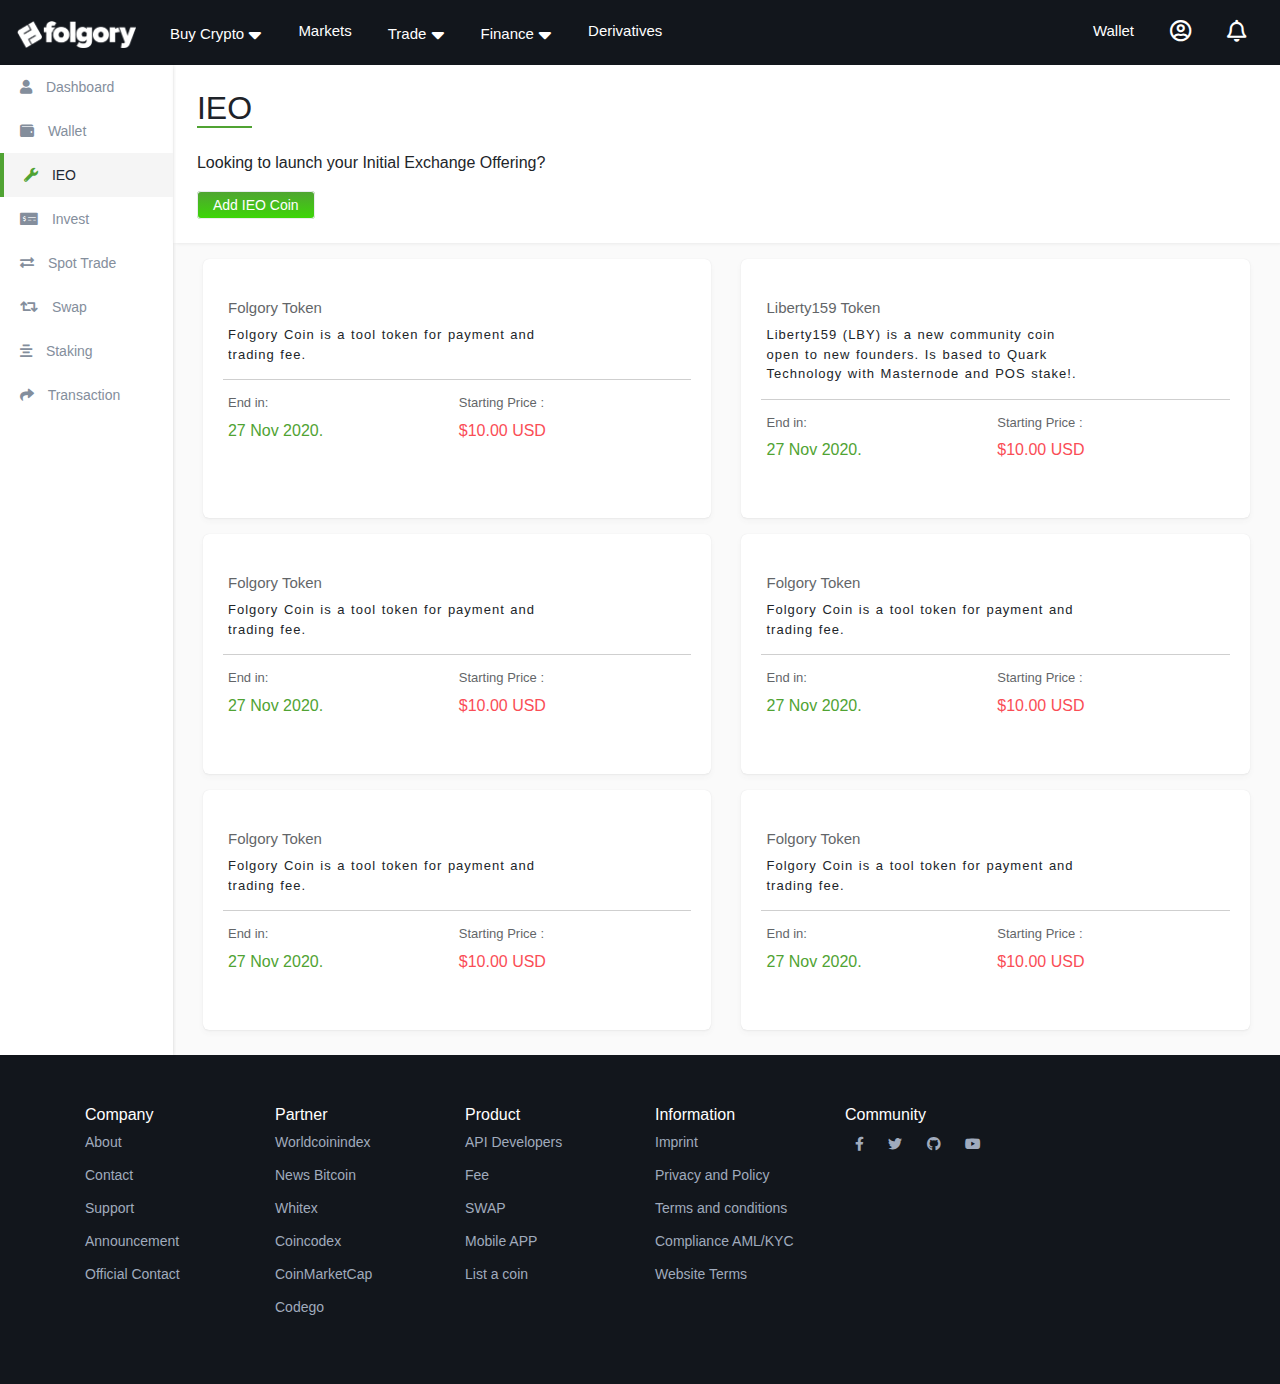
==== ieo.html @ 9239536b "first commit" ====
<!doctype html>
<html lang="en">
  <head>
    <!-- Required meta tags -->
    <meta charset="utf-8">
    <meta name="viewport" content="width=device-width, initial-scale=1, shrink-to-fit=no">

    <!-- Bootstrap CSS -->
    <link rel="stylesheet" href="https://maxcdn.bootstrapcdn.com/bootstrap/4.0.0/css/bootstrap.min.css" integrity="sha384-Gn5384xqQ1aoWXA+058RXPxPg6fy4IWvTNh0E263XmFcJlSAwiGgFAW/dAiS6JXm" crossorigin="anonymous">

    <title>Folgory</title>



      <link rel="stylesheet" type="text/css" href="css/style.css">
            <link href="https://cdnjs.cloudflare.com/ajax/libs/font-awesome/5.15.3/css/all.min.css" rel="stylesheet"> <!--load all styles -->
            <link rel="stylesheet" type="text/css" href="css/dash.css">

  </head>
  <body>
<nav class="navbar navbar-expand-lg navbar-light bg-light">
  <a class="navbar-brand" href="#"><img src="img/wlogo.png"></a>
  <button class="navbar-toggler" type="button" data-toggle="collapse" data-target="#navbarSupportedContent" aria-controls="navbarSupportedContent" aria-expanded="false" aria-label="Toggle navigation">
    <span class="navbar-toggler-icon"></span>
  </button>

  <div class="collapse navbar-collapse" id="navbarSupportedContent">
    <ul class="navbar-nav mr-auto">
      <li class="nav-item " id="buy">
        <a class="nav-link" href="#" >Buy Crypto <i class="fas fa-sort-down"></i></a>

          <div class="drop-dawn" id="buy-crypto">
        <ul>
          <li><h6><a href="">Creadit/Debit Card</a></h6>
            <p>Visa,Mastercard</p>
          </li>


          <li><h6><a href="">P2P Trading</a></h6>
            <p>Bank transfer</p>
          </li>


          <li><h6><a href="">Third-party payment</a></h6>
            <p>Simplex,Banxa,Paxos</p>
          </li>
        </ul>
        

      </div>
      </li>

    
      <li class="nav-item">
        <a class="nav-link" href="#">Markets</a>
      </li>

      <li class="nav-item " id="trade-link">
        <a class="nav-link" href="#">Trade <i class="fas fa-sort-down"></i></a>

         <div class="drop-dawn" id="trade">
        <ul>
          <li><h6><a href="">Convert</a></h6>
            <p>Easiest way to trade</p>
          </li>


          <li><h6><a href="">Classic</a></h6>
            <p>simple and easy to use interface</p>
          </li>


          <li><h6><a href="">Advanced</a></h6>
            <p>Full access to all trading tools</p>
          </li>

          <li><h6><a href="">Margin</a></h6>
            <p>Increase your profits with leverage</p>
          </li>
          <li><h6><a href="">P2P</a></h6>
            <p>Bank transfer</p>
          </li>
        </ul>
        

      </div>
      </li>

      <li class="nav-item " id="finance">
        <a class="nav-link" href="#">Finance <i class="fas fa-sort-down"></i></a>


         <div class="drop-dawn" id="invest">
        <ul>
          <li><h6><a href="">Folgory Earn</a></h6>
            <p>One step Earn solution</p>
          </li>


          <li><h6><a href="">Folgory pool</a></h6>
            <p>Mine more rewards by connecting to pool</p>
          </li>


          <li><h6><a href="">Folgory visa card</a></h6>
            <p>Convert and pay with crypto worldwide</p>
          </li>

         
        </ul>
        

      </div>
      </li>

      <li class="nav-item ">
        <a class="nav-link" href="#">Derivatives </a>
      </li>
     
     
    </ul>
    <div class=" my-2 my-lg-0">
      <ul class="navbar-nav mr-auto">
      <li class="nav-item ">
        <a class="nav-link" href="#">Wallet </a>
      </li>
      <li class="nav-item">
        <a class="nav-link" href="#"><i class="far fa-user-circle"></i></a>
      </li>

      <li class="nav-item ">
        <a class="nav-link" href="#"><i class="far fa-bell"></i></a>
      </li>

      
     
     
    </ul>
    </div>
  </div>
</nav>



<div class="main-flex">
<div class="left-tab">
  <ul>
    <li ><a href=""><i class="fas fa-user"></i> Dashboard</a></li>
        <li ><a href=""><i class="fas fa-wallet"></i> Wallet</a></li>

    <li class="active"><a href=""><i class="fas fa-wrench"></i> IEO</a></li>

    <li><a href=""><i class="fas fa-money-check-alt"></i> Invest</a></li>

    <li><a href=""><i class="fas fa-exchange-alt"></i> Spot Trade</a></li>

    <li><a href=""><i class="fas fa-retweet"></i> Swap</a></li>
        <li><a href=""><i class="fas fa-align-center"></i> Staking</a></li>
    <li><a href=""><i class="fas fa-share"></i> Transaction</a></li>




  </ul>

</div>

<div class="right-tab">

  <div class="overview">
    
    <h3><span>IEO</span></h3>
    <p>Looking to launch your Initial Exchange Offering?</p>

    <div class="overview-link">
      <a href="">Add IEO Coin</a>
      
          

    </div>
  </div>

  


  

<div class="container">

  <div class="iew ">


<div class="ieo-coin col-md-6">
  <div class="ieo-inside">
   <div class="ieo-ins-head">
    <h6>Folgory Token</h6>
        <p>Folgory Coin is a tool token for payment and trading fee.</p>
        </div>

        <div class="ieo-footer">

          <div>
            <h6> End in:
            </h6>
            <p class="date-end">27 Nov 2020.</p>
          </div>
          

          <div>
            
            <h6>Starting Price :</h6>
            <p class="s-price">  $10.00 USD</p>
          </div>


        </div>

    
  </div>
  

</div>



<div class="ieo-coin col-md-6">
  <div class="ieo-inside">
   <div class="ieo-ins-head">
    <h6>Liberty159 Token</h6>
        <p>Liberty159 (LBY) is a new community coin open to new founders. Is based to Quark Technology with Masternode and POS stake!.</p>
        </div>

        <div class="ieo-footer">

          <div>
            <h6> End in:
            </h6>
            <p class="date-end">27 Nov 2020.</p>
          </div>
          

          <div>
            
            <h6>Starting Price :</h6>
            <p class="s-price">  $10.00 USD</p>
          </div>


        </div>

    
  </div>
  

</div>
   


  <div class="ieo-coin col-md-6">
  <div class="ieo-inside">
   <div class="ieo-ins-head">
    <h6>Folgory Token</h6>
        <p>Folgory Coin is a tool token for payment and trading fee.</p>
        </div>

        <div class="ieo-footer">

          <div>
            <h6> End in:
            </h6>
            <p class="date-end">27 Nov 2020.</p>
          </div>
          

          <div>
            
            <h6>Starting Price :</h6>
            <p class="s-price">  $10.00 USD</p>
          </div>


        </div>

    
  </div>
  

</div>
   
 <div class="ieo-coin col-md-6">
  <div class="ieo-inside">
   <div class="ieo-ins-head">
    <h6>Folgory Token</h6>
        <p>Folgory Coin is a tool token for payment and trading fee.</p>
        </div>

        <div class="ieo-footer">

          <div>
            <h6> End in:
            </h6>
            <p class="date-end">27 Nov 2020.</p>
          </div>
          

          <div>
            
            <h6>Starting Price :</h6>
            <p class="s-price">  $10.00 USD</p>
          </div>


        </div>

    
  </div>
  

</div>




<div class="ieo-coin col-md-6">
  <div class="ieo-inside">
   <div class="ieo-ins-head">
    <h6>Folgory Token</h6>
        <p>Folgory Coin is a tool token for payment and trading fee.</p>
        </div>

        <div class="ieo-footer">

          <div>
            <h6> End in:
            </h6>
            <p class="date-end">27 Nov 2020.</p>
          </div>
          

          <div>
            
            <h6>Starting Price :</h6>
            <p class="s-price">  $10.00 USD</p>
          </div>


        </div>

    
  </div>
  

</div>




<div class="ieo-coin col-md-6">
  <div class="ieo-inside">
   <div class="ieo-ins-head">
    <h6>Folgory Token</h6>
        <p>Folgory Coin is a tool token for payment and trading fee.</p>
        </div>

        <div class="ieo-footer">

          <div>
            <h6> End in:
            </h6>
            <p class="date-end">27 Nov 2020.</p>
          </div>
          

          <div>
            
            <h6>Starting Price :</h6>
            <p class="s-price">  $10.00 USD</p>
          </div>


        </div>

    
  </div>
  

</div>
   
   
 




  

</div>
</div>






</div>
</div>



<footer>
  <div class="container">
    <div class="row">
      
      <div class="col-md-2 ">

            <h6>Company</h6>

        <ul>
          <li><a href="">About</a> </li>
          <li><a href="">Contact</a></li>
          <li><a href="">Support</a></li>
          <li><a href="">Announcement</a></li>
          <li><a href="">Official Contact</a></li>
        </ul>

      </div>




      <div class="col-md-2 ">

            <h6>Partner</h6>
        <ul>
          <li><a href="https://www.worldcoinindex.com/exchange/folgory/">Worldcoinindex</a> </li>
          <li><a href="https://newsbitcoin.cash/folgory-exchange-best-exchange-in-terms-of-liquidity-rating-according-to-coinmarketcap/">News Bitcoin</a></li>
          <li><a href="https://whitex.exchange/">Whitex</a></li>
          <li><a href="https://coincodex.com/exchange/folgory/">Coincodex</a></li>
          <li><a href="https://coinmarketcap.com/exchanges/folgory/">CoinMarketCap</a></li>
          <li><a href="https://codegotech.com/">Codego</a></li>

        </ul>

      </div>






      <div class="col-md-2 ">

            <h6>Product</h6>
        <ul>
          <li><a href="">API Developers</a> </li>
          <li><a href="">Fee</a></li>
          <li><a href="">SWAP</a></li>
          <li><a href="">Mobile APP</a></li>
          <li><a href="">List a coin</a></li>

        </ul>

      </div>




      <div class="col-md-2 ">

             <h6>Information</h6>
        <ul>
          <li><a href="">Imprint</a> </li>
          <li><a href="">Privacy and Policy</a></li>
          <li><a href="">Terms and conditions</a></li>
          <li><a href="">Compliance AML/KYC</a></li>
          <li><a href="">Website Terms</a></li>

        </ul>

      </div>


      <div class="col-md-2 ">

             <h6>Community</h6>
       <ul class="social">
            <li><a href="#"><i class="fab fa-facebook-f"></i></a></li>

             <li><a href="https://twitter.com/folgory1"><i class="fab fa-twitter"></i></a></li>

            <li><a href=""><i class="fab fa-github"></i> </a> </li>

            <li><a href=""><i class="fab fa-youtube"></i></a></li>


          </ul>

      </div>



    </div>
    


  </div>
  


</footer>



    <!-- Optional JavaScript -->
    <!-- jQuery first, then Popper.js, then Bootstrap JS -->
    <script src="https://code.jquery.com/jquery-3.2.1.slim.min.js" integrity="sha384-KJ3o2DKtIkvYIK3UENzmM7KCkRr/rE9/Qpg6aAZGJwFDMVNA/GpGFF93hXpG5KkN" crossorigin="anonymous"></script>
    <script src="https://cdnjs.cloudflare.com/ajax/libs/popper.js/1.12.9/umd/popper.min.js" integrity="sha384-ApNbgh9B+Y1QKtv3Rn7W3mgPxhU9K/ScQsAP7hUibX39j7fakFPskvXusvfa0b4Q" crossorigin="anonymous"></script>
    <script src="https://maxcdn.bootstrapcdn.com/bootstrap/4.0.0/js/bootstrap.min.js" integrity="sha384-JZR6Spejh4U02d8jOt6vLEHfe/JQGiRRSQQxSfFWpi1MquVdAyjUar5+76PVCmYl" crossorigin="anonymous"></script>
    <script type="text/javascript" src="js/maim.js"></script>
  </body>
</html>
---- css/style.css ----
.navbar-brand img{
	width:120px;
}


.nav-item a{
	font-size: 14px;
	color: #1E2329;

}

.nav-item i{
font-size: 22px;

}

.navbar {padding: 0 16px;

background-color: #fff !important;
height: 65px;}

.navbar-light .navbar-nav .nav-link{

		color: #1E2329;
		transition: 0.2s;
		margin: 0 10px;
    font-size: 15px;

}
.navbar-light .navbar-nav .nav-link:hover{
	color: #50a333;
}

.buy{
	background-color: #000;
	padding: 25px 0;
}

.buy .container{

}

.buy h1{

	font-size: 48px;
	    box-sizing: border-box;
    margin: 0;
    min-width: 0;
    font-weight: 500;
    color: #EAECEF;
}

.art-1{

	padding: 65px 0;
}


.art-1 h6{box-sizing: border-box;
    margin: 0;
    min-width: 0;
    font-size: 16px;
    margin-top: 16px;
    color: #B7BDC6;
    font-weight: 400;}


    .art-1 a{

    	box-sizing: border-box;
    font-weight: 500;
    font-size: 14px;
    line-height: 20px;
    word-break: keep-all;
    color: #fff;
    border-radius: 6px;
    padding-top: 10px;
    /* padding-bottom: 6px; */
    min-height: 24px;
    border: none;
    /* padding-left: 25px; */
    /* padding-right: 25px; */
    background-image: none;
    background-color: #50a333;
    /* min-width: 52px; */
    height: 45px;
    font-size: 16px;
    margin-top: 20px;
    display: block;
    width: 220px;
    text-align: center;
    align-items: center;

    }



    .sslider h6{
    	color: #fff;
    }

    .sslider .item{

    	height: 50px;
    	    position: absolute;
    width: 100%;
    }

    .sslider{
    	height: 100px;
    	overflow: hidden;
    	position: relative;
    }
    .item2{
    	top: 110px;
    	transition: 1s;
    	



    }



    .item1{
        	top: 0;
        transition: 1s;

        	    	




        }


.item1over{

  top: -100px;
  transition: 1s;
}
.item2over{

top: 0px;
  transition: 1s;
}


.price-head h6{

  box-sizing: border-box;
    margin: 0px 4px 0px 0px;
    min-width: 0px;
    color: rgb(234, 236, 239);
    font-size: 14px;
}

.price-head p{
    box-sizing: border-box;
    margin: 0px;
    min-width: 0px;
    color: rgb(246, 70, 93);
    font-size: 13px;

}
.price-head {
  display: flex;
align-items: center;}

.price-body h5{
box-sizing: border-box;
    margin: 0px;
    min-width: 0px;
    font-size: 24px;
    padding-top: 5px;
    padding-bottom: 5px;
    font-weight: 500;
    color: rgb(234, 236, 239);

}


.price-foot p{box-sizing: border-box;
    margin: 0px;
    min-width: 0px;
    color: rgb(183, 189, 198);
    font-size: 12px;}

    .ger{
      color: #50a333 !important;
    }




    .market{
      background-color: #fff;

      width: 100%;
          border-radius: 25px 25px 0px 0px;
    position: relative;
    top: -25px;
    }

.market table img{
}


.market table td h4{

  font-size: 14px;
  margin: 0;
}

.chart-market{width: 25%;}






.first-row img{
  width: 100%;
}
.first-row{
  padding: 0;
  display: flex;
      padding: 100px 0;

}
.first-row .col-md-3{

    padding: 0;

}




.coin-name{display: flex;
align-items: center;}



.coin-name img{
  width: 32px;
  height: 32px;
}



.coin-name h4{
  margin: 0 10px !important;
}



.coin-name h6{ 
  margin: 0 10px;
  font-size: 12px;
}



    @media(max-width: 576px){

      .col-xs-6{
        width: 50%;
        margin: 25px 0;
      }

      .item1over{

  top: -250px;
  transition: 1s;
}
  .item2{
      top: 250px;
      transition: 1s;
      



    }
      .item2over{
        top: 0px;
  transition: 1s;
}

  .sslider{
    height: 230px;
  } 

    }




    .market table td , .market table th {


      border: 0;

    }
.market table th {


color: #707A8A;

font-size: 14px;

}


    .chart-img img{
      width: 120px;
      height: 30px;
    }

     .chart-img{
      text-align: end;
     }

     .market table tr{
      margin: 10px 0;
     }


     .market h2{

      font-size: 32px;

      box-sizing: border-box;
    margin: 0;
    min-width: 0;
    font-weight: 700;
    color: #1E2329;
    margin-bottom: 32px;
     }

     .view-market {
      text-align: center;
      margin: 25px 0;
     }


          .view-market a{


            display: flex;
    justify-content: center;
    align-items: center;
    text-decoration: none;
color: #707A8A;
    font-size: 14px;

transition: 0.2s;
}

 .view-market i{

  margin-left: 5px;
 }


           .view-market a:hover{

            color: #50a333;
            transition: 0.2s;

}

.dawnload img{

  width: 100%;
}

.dawnload .row{
  align-items: center;
}

.daw-btn img{
  width: 130px ;
  margin: 10px 0;

} 


.daw-btn  a{
  margin: 10px 0;
}

.daw-btn {
  text-align: center;
}


.dawnload{
  margin: 100px auto;
}

.dawnload h2{
  margin-bottom: 5px;
}

.contact-a img{
  width: 64px;
  height: 64px;


}

.contact-a {
  text-decoration: none;
  color: #474D57;
  padding: 24px;
  display: block;
  transition: 0.2s;
  border-radius: 6px;
}

.contact-a h6{

    color: #1E2329;
    font-size: 16px;
    margin: 24px 0 0;



}

.contact-a p{

       box-sizing: border-box;
    margin: 0;
    min-width: 0;
    font-size: 14px;
    color: #474D57;
    margin-top: 16px;

}


.contact-a:hover{
      background-color: #F5F5F5;
      text-decoration: none;

}

.touch .col-md-3{
  padding: 0;
}


.trade{

box-sizing: border-box;
    margin: 0;
    min-width: 0;
    background-color: #FAFAFA;
    padding-top: 40px;
    padding-bottom: 40px;
    color: #1E2329;
    background-size: cover;
    background-position: left center;
    background-repeat: no-repeat;
    background-image: none;}


    .touch{
      margin: 25px 0;
    }


    .trade h2{
          box-sizing: border-box;
    margin: 0;
    min-width: 0;
    padding-bottom: 32px;
    text-align: center;
    font-size: 32px;
    font-weight: 500;
    color: #1E2329;
    }

       .trade {
        text-align: center;
       }

              .trade a {
                text-decoration: none;

                color: #fff;
                background-color: #50a333;
                width: 145px;
                padding: 10px 0;






    cursor: pointer;
    overflow: hidden;
    text-overflow: ellipsis;
    white-space: nowrap;
    display: inline-flex;
    -webkit-box-align: center;
    align-items: center;
    -webkit-box-pack: center;
    justify-content: center;
    box-sizing: border-box;
    font-family: inherit;
    text-align: center;
    text-decoration: none;
    outline: none;
    font-weight: 500;
    font-size: 14px;
    line-height: 20px;
    word-break: keep-all;
    border-radius: 6px;
    padding: 6px 12px;
    min-height: 24px;
    border: none;
    background-image: none;
                background-color: #50a333;
    min-width: 130px;
    height: 40px;
    transition: 0.2s;
}

              .trade a:hover {
                opacity: 0.7;

                    transition: 0.2s;

}


footer ul{
  padding: 0;
  list-style: none;

}



footer ul li {

  box-sizing: border-box;
    margin: 0;
    min-width: 0;
   
    display: flex;
    font-size: 14px;
    margin-bottom: 12px;
    color: #707A8A;
}

footer ul li a {    color: #707A8A;
  text-decoration: none;
}


footer ul li a:hover {

    color: #1E2329;
  text-decoration: none;

}


.social li{
  display: inline-block;
  margin: 0 10px;
}

.navbar-light .navbar-toggler-icon:focus-visible {

outline: 0 !important;
}


.navbar-toggler:focus-visible {

outline: 0 !important;
}


.navbar-toggler{
  outline: 0 !important;
border: 0 !important;
}
.collapse.show{

  background-color: #fff;
}




.drop-dawn{

  position: absolute;
  top: 65px;
  border-radius:0 0 8px 8px;
    width: 300px;


      box-sizing: border-box;
    margin: 0;
    min-width: 0;
    background-color: #FFFFFF;
    box-shadow: 0px 0px 20px rgb(0 0 0 / 8%);
    overflow: hidden;
    max-width: 400px;
    height: 0;
    transition: 0.1s;
    z-index: 5;
}

#finance:hover #invest{
  min-height: 220px;
height: 100%;
display: inline-table;

transition: 0.1s;
}

#finance:focus #invest{

  min-height: 220px;
height: 100%;
display: inline-table;
transition: 0.1s;

}

#buy:hover #buy-crypto{
min-height: 220px;
height: 100%;
display: inline-table;

transition: 0.1s;
}
#trade-link:hover #trade{

  min-height: 220px;
height: 100%;
display: inline-table;


transition: 0.1s;

}

#trade-link:focus #trade{

  min-height: 220px;
height: 100%;
display: inline-table;
transition: 0.1s;

}

#buy:focus #buy-crypto{
  min-height: 220px;
display: inline-table;

height: 100%;
transition: 0.1s;
}

.drop-dawn ul{

padding: 0;
list-style: none;
padding: 25px 0px;
}
.drop-dawn ul a{

  text-decoration: none;
  color: #1E2329;
}

.drop-dawn ul h6{
  margin: 0;
  font-size: 15px;
}
.drop-dawn ul li{

  padding: 5px 25px;
    transition: 0.2s;
    cursor: pointer;



}

.drop-dawn ul li:hover{
  background-color: #F5F5F5;
  transition: 0.2s;
}

.drop-dawn ul p{

font-size: 12px;
margin: 5px 0;
}





@media(max-width: 991px){

  .navbar-collapse{
  position: absolute;
  top: 65px;
  left: 0;
  right: 0;
  z-index: 2;
}



.drop-dawn{
  position: relative;
  top: 10px;
  box-shadow: 0 0 0 0;
}


#buy:focus #buy-crypto{
height: 100% !important;
transition: 0.1s;
}
#buy:focus{
  height: 200px;
  transition: 0.1s;
}
}
---- css/dash.css ----
.navbar{
	background-color: #12161c !important;
}

.navbar-light .navbar-nav .nav-link{
	color: #ffffff;
}

.drop-dawn{
		background-color: #12161c !important;

}

.drop-dawn ul a{
	color: #fff;
}

.drop-dawn ul p{

color: #c1c1c1 !important;
}


.drop-dawn ul li:hover{
	background-color: #bdbdbd4d;
}

.collapse.show{
		background-color: #12161c !important;

}

.left-tab ul{

	padding: 0;
	list-style: none;
}
.active{
		background-color: #f5f5f5;
		    border-left: 4px solid  #50a333;


}

.active a{
	color: #212833;
}
.left-tab ul li{

	padding: 10px;
	transition: 0.2s;
}
.left-tab ul li:hover{

	background-color: #f5f5f5;
	transition: 0.2s;
}


.left-tab{
	    box-sizing: border-box;
    margin: 0px;
    min-width: 0px;
    display: flex;
    box-shadow: rgb(0 0 0 / 8%) 0px 2px 4px, rgb(0 0 0 / 8%) 0px 0px 4px;
    position: relative;
    z-index: 1;
    flex-direction: column;
    width: 200px;
}
.left-tab a{

	text-decoration: none;
	color: #848e9c;
	font-size: 14px;
	    font-weight: 500;

}
.left-tab a i{
	margin: 0 10px;
}
.main-flex{

	    box-sizing: border-box;
    margin: 0px;
    min-width: 0px;
    display: flex;
    min-height: 600px;
    flex: 1 1 0%;
}

.active a{
	color: #212833;
}

.active i{
	color: #50a333;
}


.right-tab{
	width: 100%;
	background-color: #fafafa;
}
.welcome{
	margin: 16px;

	box-sizing: border-box;
    min-width: 0px;
    background: url(../img/right.png) right top / auto 264px no-repeat, url(../img/left.svg) left bottom / 281px 154px no-repeat, linear-gradient(
102.18deg
, rgb(52, 56, 63) 11.81%, rgb(30, 32, 38) 94.26%);
    box-shadow: rgb(0 0 0 / 8%) 0px 2px 4px, rgb(0 0 0 / 8%) 0px 0px 4px;
    border-radius: 4px;
    padding: 24px;
}

.welcome h2{
	color: #fff;
	font-weight: 600;
	font-size: 32px;
	margin: 0;
}

.user-det h5{
	color: #fff;


	box-sizing: border-box;
    margin: 0px;
    min-width: 0px;
    display: flex;
    width: 50px;
    height: 50px;
    border-radius: 100%;
    border-width: 1px;
    border-style: solid;
    border-color: #fff;
    font-weight: 500;
    -webkit-box-pack: center;
    justify-content: center;
    -webkit-box-align: center;
    align-items: center;
    font-size: 20px;

}
.user-det{
	display: flex;
	align-items: center;
	margin: 25px 0;
}
.user-det h6{
	color: #fff;
	margin: 0 10px;
}
.user-det p{
	color: #fff;
	margin: 0 10px;
}






.balance{
	display: flex;
	margin: 16px;
}



.balance-details{

	background-color: #fff;
	width: 66.6%;

	box-sizing: border-box;
    min-width: 0px;
    box-shadow: rgb(20 21 26 / 4%) 0px 1px 2px, rgb(71 77 87 / 4%) 0px 3px 6px, rgb(20 21 26 / 10%) 0px 0px 1px;
    border-radius: 4px;
    padding: 25px 16px;
}

.balance-head h3{
	box-sizing: border-box;
    margin: 0px 16px 0px 0px;
    min-width: 0px;
    display: inline-block;
    text-decoration: none;
    font-weight: 600;
    color: rgb(30, 35, 41);
    font-size: 16px;
    padding: 0px;
}
.balance-head {
	display: flex;
	justify-content: space-between;
	align-items: center;
}

.deb-with a{
	text-decoration: none;
	color: #212833;
	border-radius: 4px;
    padding: 4px 16px;

    font-size: 12px;
    text-align: center;
    text-decoration: none;
    outline: none;
    font-weight: 500;
    line-height: 20px;
        margin: 0px 4px;
        border: 1px solid #eaecef;


}

.ddep{
	background-color: #50a333;
	color: #fff !important;
}


.list-spot ul{
	padding: 0;
	list-style: none;
	display: flex;
	width: 100%;
	border-bottom: 1px solid #eaecef;
}
.list-spot ul li{

margin-right:24px  ;
padding: 5px 0;
cursor: pointer;
color: #848e9c;
transition: 0.2s;
font-size: 16px;
}
.list-spot ul li:hover{
color: #212833;
transition: 0.2s;

}
.balance-body{
	padding: 25px 0;
}

.active-spot{
	border-bottom: 2px solid #50a333;
   color: #212833 !important;

}


.balance-acc{
	padding: 40px 0  0;
}
.balance-acc h6{
	    box-sizing: border-box;
    margin: 0px;
    min-width: 0px;
    font-size: 14px;
    color: rgb(112, 122, 138);
    display: inline-block;
}

.balance-amount{

	box-sizing: border-box;
    margin: 0px 4px 0px 0px;
    min-width: 0px;
    display: flex;
    align-items: flex-end;
    padding: 15px 0 0;
}

.balance-amount h5{
	font-size: 25px;
    line-height: 36px;

}
.balance-amount p{

margin: 0 5px;
font-size: 14px;
color: #212833;
}

.announce{
	width: 33.3%;
	padding:  0 0px 0 8px;
}


.invite{
    box-sizing: border-box;
    margin: 0px;
    min-width: 0px;
    display: flex;
    background: linear-gradient(rgb(80 163 51) 0%, rgb(46 142 13) 99.77%);
    box-shadow: rgb(0 0 0 / 8%) 0px 2px 4px, rgb(0 0 0 / 8%) 0px 0px 2px;
    border-radius: 4px;
    flex: 1 1 0%;
    padding: 8px 16px;
    -webkit-box-pack: justify;
    justify-content: space-between;
    -webkit-box-align: center;
    align-items: center;
color: #fff;
cursor: pointer;
}

.invite-friend{
	border-radius: 4px;
}



.aanouncement{
	    box-sizing: border-box;
    margin: 16px 0px 0px;
    min-width: 0px;
    box-shadow: rgb(20 21 26 / 4%) 0px 1px 2px, rgb(71 77 87 / 4%) 0px 3px 6px, rgb(20 21 26 / 10%) 0px 0px 1px;
    border-radius: 4px;
    background-color: rgb(255, 255, 255);
    padding: 0px 16px;
    width: 100%;
    flex: 1 1 0%;
}

.anounc-head{

	box-sizing: border-box;
    margin: 0px;
    min-width: 0px;
    border-width: 0px 0px 1px;
    border-style: solid;
    border-color: rgb(234, 236, 239);
    flex: 1 1 0%;
    padding-top: 16px;
    padding-bottom: 16px;



    box-sizing: border-box;
    margin: 0px;
    min-width: 0px;
    display: flex;
    flex: 1 1 0%;
    -webkit-box-align: center;
    align-items: center;
    justify-content: space-between;
}



.anounc-head h6{
	    box-sizing: border-box;
    margin: 0px 16px 0px 0px;
    min-width: 0px;
    display: inline-block;
    text-decoration: none;
    font-weight: 600;
    color: rgb(30, 35, 41);
    font-size: 14px;
    padding: 0px;
}

.anounc-body a{
	box-sizing: border-box;
    margin: 8px 0px 0px;
    min-width: 0px;
    text-decoration: none;
    display: block;
    border-width: 0px 0px 1px;
    border-style: solid;
    border-color: rgb(234, 236, 239);
    color: rgb(30, 35, 41);
    line-height: 1.5;
    padding-top: 16px;
    padding-bottom: 16px;
}
.anounc-body a p{
	margin: 5px 0;
	color: rgb(30, 35, 41);
    line-height: 1.5;
    font-size: 14px;
}
.anounc-body a:hover p{
	color: #50a333;
}



.date-annonce{
    text-align: end;

}


.task{
	    box-sizing: border-box;
    margin: 16px 0px 0px;
    min-width: 0px;
    box-shadow: rgb(20 21 26 / 4%) 0px 1px 2px, rgb(71 77 87 / 4%) 0px 3px 6px, rgb(20 21 26 / 10%) 0px 0px 1px;
    border-radius: 4px;
    background-color: rgb(255, 255, 255);
    padding: 0px 16px;
    width: 100%;
    flex: 1 1 0%;
}
.task a{
	box-sizing: border-box;
    margin: 0px;
    min-width: 0px;
    border-width: 0px 0px 1px;
    border-style: solid;
    border-color: rgb(234, 236, 239);
    display: flex;
    flex: 1 1 0%;
    padding-top: 16px;
    padding-bottom: 16px;
    justify-content: space-between;
    text-decoration: none;
    align-items: center;
}

.task h6{
	box-sizing: border-box;
    margin: 0px 16px 0px 0px;
    min-width: 0px;
    display: inline-block;
    text-decoration: none;
    font-weight: 600;
    color: rgb(30, 35, 41);
    font-size: 14px;
    padding: 0px;
    margin: 5px;
}


.task p{
	    margin: 5px 0;
    color: rgb(30, 35, 41);
    line-height: 1.5;
    font-size: 14px;

}




.task a:hover h6 {
color: #50a333;
}

.activitey{
    margin: 16px ;
    padding: 25px 16px;



    background-color: #fff;
    box-sizing: border-box;
    min-width: 0px;
    box-shadow: rgb(20 21 26 / 4%) 0px 1px 2px, rgb(71 77 87 / 4%) 0px 3px 6px, rgb(20 21 26 / 10%) 0px 0px 1px;
    border-radius: 4px;
}


.recent-act h6{

    box-sizing: border-box;
    margin: 0px 0px 0px 0px;
    min-width: 0px;
    display: inline-block;
    text-decoration: none;
    font-weight: 600;
    color: rgb(30, 35, 41);
    font-size: 16px;
    padding: 0px;
    width: 100%;
    border-bottom: 1px solid #eaecef;
}



.table- .table thead th{
border-top: 0;
    font-size: 12px;
    opacity: 0.6;

}

.table- .table td, .table th{
border: 0;
}

.table- .table td{

    font-size: 14px;
    font-weight: 400;
    color: #1e2329;
}



.action{

        width: 65px;
    background-color: #50a333;
    color: #fff;
    font-weight: 500;
    padding: 1px ;
    border-radius: 6px;
    font-size: 12px;
    text-align: center;
}

.withdraw{
        background-color: #fa4d56;

}






footer{

	background-color: #12161c;
	padding: 50px 0;
}

footer h6{

	color: #fff;
}

footer ul li a{
	color: #a0abbd;
		transform: 0.2s;

}
footer ul li a:hover{
	color: #fff;
	transform: 0.2s;
}




@media(max-width: 730px){

    .main-flex{
        flex-direction: column;
    }
    .balance{
        flex-direction: column;
    }

    .balance-details{
        width: 100%;
    }

    .announce{
        width: 100%;
        padding: 0;
        margin-top: 16px;
    }

    .left-tab{
        width: 100%;
        overflow: scroll;
    }

    .left-tab ul {
    padding: 0;
    list-style: none;
    display: flex;
    margin: 0;
}


.left-tab ul li {
    padding: 10px 15px;
    transition: 0.2s;
    text-align: center;
}

}





.overview{
    background-color: #fff;
        box-shadow: rgb(0 0 0 / 10%) 2px 0px 4px;
        padding: 24px;

}

.overview h3{
    box-sizing: border-box;
    margin: 0px 0px 24px;
    min-width: 0px;
    font-size: 32px;
    color: rgb(30, 35, 41);

}

.overview h3 span{
border-bottom: 2px solid #50a333;
}


@media(max-width: 400px){

    .list-spot ul{
        overflow: scroll;
    }
    .deb-with a{
        display: block;
        margin: 5px 0;
    }
}







.overview-link a{
    text-decoration: none;

    margin: 0px 16px 0 0;
    min-width: 0px;
    appearance: none;
    user-select: none;
    cursor: pointer;
    overflow: hidden;
    text-overflow: ellipsis;
    white-space: nowrap;
    display: inline-flex;
    -webkit-box-align: center;
    align-items: center;
    -webkit-box-pack: center;
    justify-content: center;
    box-sizing: border-box;
    font-family: inherit;
    text-align: center;
    text-decoration: none;
    outline: none;
    font-weight: 500;
    line-height: 20px;
    word-break: keep-all;
    color: rgb(33, 40, 51);
    border-radius: 4px;
    padding: 4px 16px;
    min-height: 24px;
    border: none;
    background-color: transparent;
    box-shadow: rgb(234 236 239) 0px 0px 0px 1px inset;
    font-size: 14px;
        transition: 0.2s;

}

.overview-link a:hover{
    background-color: #f5f5f5;
    transition: 0.2s;
}
.overview-link a:first-child{
    background-image: linear-gradient(rgb(80 163 51) 0%, rgb(60 216 6) 100%);
    color: #fff;
}

.overview-link a:first-child:hover{
    background-image: linear-gradient(#56cc2d 0%, #56cc2d 100%);
    color: #fff;
    transition: 0.2s;
}

.trans-link{
    border-left: 1px solid #dadada !important;
    border-radius: 0 !important;
    box-shadow: 0 0 0 0 !important;
    color:rgb(80 163 51) !important ;

}

.trans-link:hover{
    color:#56cc2d !important ;
    background-color: transparent !important ;
    text-decoration: underline !important ;
}

.Estimated{
        box-shadow: rgba(11, 14, 17, 0.08) 0px 2px 4px;
    border-radius: 4px;
        padding: 24px;
background-color: #ffffff;
width: 100%;
}
.Estimated h6{
    box-sizing: border-box;
    margin: 0px;
    min-width: 0px;
    font-size: 14px;
    color: rgb(112, 122, 138);
}

.Estimated .amount{
    display: flex;
    align-items: flex-end;
    margin-top: 15px;
}

.Estimated .amount h5{

    box-sizing: border-box;
    margin: 0px 0px 0px 4px;
    min-width: 0px;
    color: rgb(112, 122, 138);
    font-size: 14px;
    line-height: 26px;
}

.Estimated .amount h4{

    box-sizing: border-box;
    min-width: 0px;
    font-size: 32px;
    color: rgb(30, 35, 41);
    line-height: 100%;
    font-weight: 400;
}

.coin-table{
    box-shadow: rgb(11 14 17 / 8%) 0px 2px 4px;
    border-radius: 4px;
    padding: 24px;
    background-color: #ffffff;
    width: 100%;
}

.coin-table h6{
    box-sizing: border-box;
    margin: 0px 0px 0px 0px;
    min-width: 0px;
    display: inline-block;
    text-decoration: none;
    font-weight: 600;
    color: rgb(30, 35, 41);
    font-size: 16px;
    padding: 0px;
    width: 100%;
    border-bottom: 1px solid #eaecef;
    padding: 5px 0;
}

.coin-table h6 span{
border-bottom: 2px solid #50a333; 
padding: 4px 0;
}

 .table- input {
    border: 0;
    border-bottom: 2px solid #00000017;
    background-color: transparent;
    outline: none;
    margin: 15px 5px;
}

.coin-table input:focus-visible {
    border: 0;
    border-bottom: 2px solid #52a833;
}

.coin-details img{
    width: 32px;
    height: 32px;
}
.coin-details{display: flex;

align-items: center;}

.coin-details h5{
    font-size: 15px;
    margin: 0 5px;
}

.coin-details p{
    font-size: 12px;
    margin: 0 5px;
}

.action-btn{
      padding: 0;
    display: flex;
    outline: none;
    align-items: center;
    color: #52a833;
    transition: 0.2s;
}
.action-btn:focus{
    outline: none;
    box-shadow: 0 0 0  0;
}
.action-btn:hover{
    color: #50a333;
        transition: 0.2s;

}

.deposite-head h2{
    font-size: 24px;
    font-weight: 600;
}

.deposite-head{

    background-color: #f5f5f5;
    display: flex;
    justify-content: space-between;
    width: 100%;
    text-align: center;
}

.deposite{

    width: 100%;
        background-color: #f5f5f5;
        padding: 15px 0;

}
.deposite-head a{

    padding: 5px 15px ;
    font-size: 14px;

    box-sizing: border-box;
    margin: 0;
    min-width: 0;
    border-radius: 6px;
    background-color: #EAECEF;
    padding-left: 16px;
    padding-right: 16px;
    padding-top: 6px;
    padding-bottom: 6px;
    color: #1E2329;
    font-size: 12px;
    font-weight: 500;
    line-height: 20px;
    text-decoration: none;
}


.inside-form{
    margin: 50px ;

    padding: 50px;
}

.inside-form label {
        box-sizing: border-box;
    margin: 0px 0px 4px;
    min-width: 0px;
    color: rgb(112, 122, 138);
    font-size: 12px;
    font-weight: 300;
    line-height: 20px;
}

.form-tran{

    margin-top: 25px;
    margin-bottom: 25px;
    border-bottom: 1px solid #0000001a;
}

.radio-btn{
    display: flex;
    align-items: center;

    margin: 15px 0;
}

.radio-btn h6{
    margin: 0 5px;
        box-sizing: border-box;
    min-width: 0px;
    font-weight: 500;
    font-size: 14px;
}
.radio-btn p{

margin: 0 5px;

    box-sizing: border-box;
    min-width: 0px;
    display: flex;
    font-size: 12px;
    color: rgb(112, 122, 138);
    line-height: 1.4;

}

.inside-form a{

    margin: 0px;
    appearance: none;
    user-select: none;
    cursor: pointer;
    overflow: hidden;
    text-overflow: ellipsis;
    white-space: nowrap;
    display: inline-flex;
    -webkit-box-align: center;
    align-items: center;
    -webkit-box-pack: center;
    justify-content: center;
    box-sizing: border-box;
    font-family: inherit;
    text-align: center;
    text-decoration: none;
    outline: none;
    font-weight: 500;
    font-size: 16px;
    line-height: 24px;
    word-break: keep-all;
    color: rgb(33, 40, 51);
    padding: 12px 24px;
    min-height: 24px;
    border: none;
    background-image: linear-gradient(#50a333 0%, #3dc70d  100%);
    min-width: 80px;
    border-radius: 8px;
    width: 140px;
    height: 40px;
    color: #fff;
    transition: 0.2s;
}

.inside-form a:hover{

    background-image: linear-gradient(#3dc70d  0%, #3dc70d  100%);
    transition: 0.2s;

}


.currency-img{
    background-color: red;
    width: 32px;
    height: 32px;
}

.non-disp{
    display: none;
}

.prev{
    background-color: transparent !important;
    background-image: none !important;
    color: #212529 !important;
}

.flex-wi{
    
    box-sizing: border-box;
    margin: 0px;
    min-width: 0px;
    min-height: 600px;

    padding-bottom:100px ;
}

.amount-input input:focus{
        outline: 0;
    box-shadow: none;
}

.prev i{
    margin: 0 5px;
}

.prev:hover{

    color: #50a333 !important;
    transition: 0.2s;
}

.prev:hover i{

    transform: translateX(-5px);
    transition: 0.2s;
}

.deposite-head a:hover{
color: #50a333 !important;
    transition: 0.2s;
}

.deposite-head a:hover i{
transform: translateX(5px);
    transition: 0.2s;
}

.sec-dep .modal-header{
    border: 0;
}


.sec-dep .modal-footer{
        border: 0;

}






.paybank{
    display: none ;
}


.next{
    background-image: linear-gradient(#50a333 0%, #3dc70d 100%);
text-align: center;
color: #fff;
font-weight: 500;
}


.sec-dep .modal-footer{
    text-align: center;
    justify-content: center;
}


.inside-crypto{
    background-color: #f5f5f5;
        box-sizing: border-box;
    margin: 0px;
    min-width: 0px;
    display: flex;
    border-radius: 8px;
    flex-wrap: wrap;
    -webkit-box-pack: justify;
    justify-content: space-between;
    padding: 16px;
}


.tips-depos{

    margin: 16px auto;
}


.instruction-num{

    font-size: 14px;
    justify-content: center;
    color: #fff;
    background-color: #50a333;
    border-radius: 100%;
    width: 25px;
    height: 25px;
    text-align: center;
    display: flex;
    align-items: center;
    font-weight: 500;
}


.line-btw{
    height: 4px;
    border-radius: 2px;
    width: 85%;
    background-image:linear-gradient(#50a333 0%, #3dc70d 100%);
    margin: 0 5px;
            box-sizing: border-box;

}
.ins-num{
    display: flex;
    align-items: center;
    justify-content: space-between;
}

.inside-crypto .col-md-3 h6{
    margin-top: 15px;

    box-sizing: border-box;
    min-width: 0px;
    font-weight: 500;
    font-size: 16px;
    line-height: 24px;
}

.inside-crypto .col-md-3 p{

        box-sizing: border-box;
    margin: 0px;
    min-width: 0px;
    font-weight: 400;
    font-size: 14px;
    line-height: 20px;
    color: rgb(112, 122, 138);
}

.inside-crypto .col-md-3{
    margin: 10px 0;
}

.buy-crt{
box-sizing: border-box;
    margin: 16px 0px 0px 8px;
    min-width: 0px;
    font-weight: 500;
    font-size: 16px;
    line-height: 20px;
    color: rgb(71, 77, 87);
    padding: 16px;
}
.buy-crt a{
    color: #474d57;
    text-decoration: underline;
}
.buy-crt a:hover{

    color:#50a333 ;
}
.select-coin{
    display: flex;
    margin-top: 25px;

}
.select-coin h6{
    width: 25%;

}
.coin-depsit{
    margin: 16px ;
    padding: 24px;
}

.select-mune{
    padding: 5px 10px;
    border: 1px solid #eaecef;
    width: 250px;
    border-radius: 6px;
    display: flex;
    justify-content: space-between;
    align-items: center;
            transition: 0.2s;


}

.select-mune:hover{
    cursor: pointer;
        border: 1px solid #50a333;
        transition: 0.2s;

}
.select-mune:hover i{
    color:#50a333 ;
}
.select-mune p{
    margin: 0;
    color: #b7bdc6;
}
.coin-list ul{
    list-style: none;
    padding: 0;
}
.coin-list img{
    width: 32px ;
    height: 32px;
}

.flex-list-c{
    display: flex;
    align-items: center;
}
.flex-list-c h6{
    margin: 0 15px;
}
.flex-list-c p{
    margin: 0 15px;
}

.crypto-depo .modal-dialog{
    width: 400px;
}


.crypto-depo .modal-header{
    border: 0;
}
.crypto-depo .modal-footer{
    border: 0;
}
.coin-list li:hover {
    background-color: #fafafa;
}

.coin-list a{
    padding: 10px;
    width: 100%;
    display: flex;
    padding: 15px;
    margin-top : 5px ;
    text-decoration: none;
}

.crypto-depo .modal-body{
    padding-left: 0;
    padding-right: 0;
}

.coin-serch-input {
    padding: 0 15px;
}

.flex-list-c h6{
    color: #1e2329;
}
.flex-list-c p{
    color: #474d57;
}

.network .flex-list-c{
    justify-content: space-between;
    width: 100%;
}
.avg p{
    text-align: end;
    margin: 0;

}

.avg h6{
    margin: 0;
    text-align: end;
}

.bep p{
    margin: 0;
    text-align: initial;
}

.bep h6{
    margin: 0;
    text-align: initial;
}

.memo{
    width: 70%;
    text-align: center;
    height: 100%;
    background-color:#a2a2a211 ;
    border-radius: 4px;
    margin: 16px;
    padding: 25px;
    backdrop-filter: blur(5px);

}

.memo a{
    background-image: linear-gradient(#50a333 0%, #3dc70d 100%);
    padding: 10px 25px;
    color: #fff;
    font-weight: 500;
    border-radius: 4px;
    text-decoration: none;
    transition: 0.2s;

}
.memo a:hover{
    background-image: linear-gradient(#3dc70d 0%, #3dc70d 100%);

transition: 0.2s;
}















@media(max-width: 767px){



    .line-btw {
display: none;
}

.memo {
    width: 100%;
    margin:  16px 0;
}


.select-coin {

flex-direction: column;
}



}



.ieo-inside{
    background-color: #fff;
    border-radius: 6px;
     padding: 25px 20px;
    background-color: #ffffff;
    box-shadow: rgb(20 21 26 / 4%) 0px 1px 2px, rgb(71 77 87 / 4%) 0px 3px 6px, rgb(20 21 26 / 10%) 0px 0px 1px;
    border-radius: 6px;
    height: 100%;
    cursor: pointer;
    transition: 0.2s;

}

.ieo-ins-head{
    width: 100%;
    border-bottom: 1px solid #00000030;
    padding: 15px 5px;

}

.iew{
    display: flex;
    flex-wrap: wrap;
        padding-bottom: 25px;
    box-sizing: border-box;
}




.ieo-coin{
    margin-top: 16px;

}
.ieo-ins-head h6{
    font-size: 15px;
    font-weight: 500;
    opacity: 0.7;
}

.ieo-ins-head p{
    font-size: 12;
    letter-spacing: 1px;
    word-spacing: 1px;
width: 70%;

    margin: 0;
    text-overflow: ellipsis;

        font-size: 13px;
    letter-spacing: 1px;
    word-spacing: 1px;
    width: 70%;
    overflow-wrap: normal; 
    text-overflow: ellipsis;
    overflow: hidden;
    white-space: break-spaces;
}

.ieo-footer{
    display: flex;
    justify-content: space-between;
    width: 70%;
    padding:15px 5px  ;
}

.date-end{
    color: #50a333;
}
.s-price{
    color: #fa4d56;
}
.ieo-footer h6{
    font-size: 13px;
    font-weight: 400;
    opacity: 0.7;
}

.ieo-inside:hover{
    box-shadow: rgb(20 21 26 / 21%) 0px 1px 2px, rgb(0 0 0 / 18%) 0px 3px 6px, rgb(20 21 26 / 10%) 0px 0px 1px;

transition: 0.2s;
}
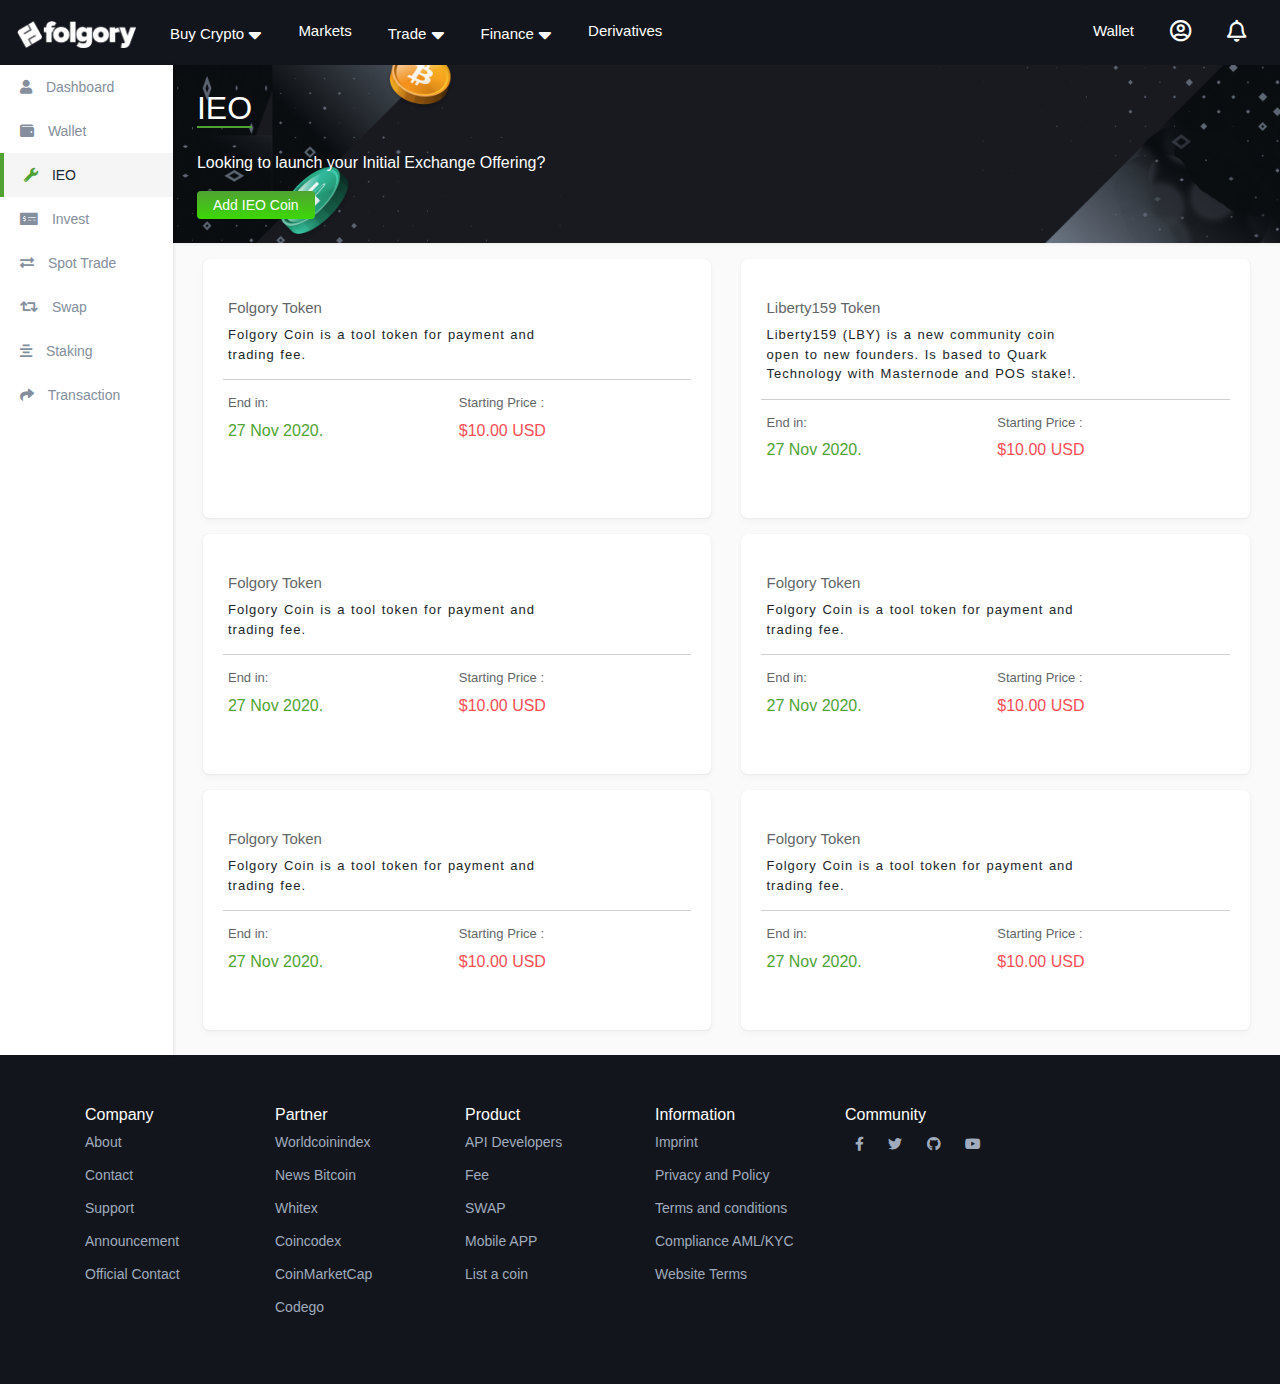
==== commit 7ab2d494: "first commit" ====
--- a/ieo.html
+++ b/ieo.html
@@ -173,12 +173,45 @@
     <p>Looking to launch your Initial Exchange Offering?</p>
 
     <div class="overview-link">
-      <a href="">Add IEO Coin</a>
+      <a href="#"  data-toggle="modal" data-target=".bd-example-modal-lg">Add IEO Coin</a>
       
           
 
     </div>
   </div>
+
+
+
+
+  <!-- Large modal -->
+
+<div class="modal fade bd-example-modal-lg" tabindex="-1" role="dialog" aria-labelledby="myLargeModalLabel" aria-hidden="true">
+  <div class="modal-dialog modal-lg">
+    <div class="modal-content">
+      <div class="list-policy">
+        <div class="plicy-img"><img src="img/logo.png"></div>
+      <h2> Folgory Listing Services</h2>
+      <h5>- Contact our team on telegram <a href="https://t.me/folgory"> Listing Manager</a></h5>
+      <h6>Folgory listing policy.</h6>
+
+      <ul>
+        
+        <li> <p>Security is at the base of Folgory's guidelines.</p></li>
+        <li><p>We dedicate many energies and resources to keep our systems always updated with highest security standard for ensuring to our users a safe and succesfull experience.</p></li>
+
+        <li><p>To keep our promises, the listing procedures must be follow a strict policy.</p></li>
+        <li><p>All listing requests have to be sent exclusively to the following dedicated link Listing Manager For any other inquire concerning all Folgory's products and services, you can contact our official Telegram contact <a href="http://t.me/folgory" target="_blank">Telegram</a> or via <a target="_blank" href="mailto:hello@folgory.com">Mail</a>  - Folgory team is not responsible for different accounts from those mentioned above or payments made to different walletts.</p></li>
+      </ul>
+      
+<p>Official Email domain : folgory.com and wearefolgory.com</p>
+<p>BTC address : 1CCGnVnyUqti9eHsCJzj7aiSmjVTsr5Sar</p>
+<p>USDT address : 0xdbabb79712fba08cf7234b9ec113ba521f92c55b</p>
+
+</div>
+          </div>
+  </div>
+</div>
+
 
   
 
--- a/css/dash.css
+++ b/css/dash.css
@@ -601,7 +601,10 @@
 .overview{
     background-color: #fff;
         box-shadow: rgb(0 0 0 / 10%) 2px 0px 4px;
+        background-image: url(../img/bg.png);
         padding: 24px;
+        color: #fff;
+        background-size: cover;
 
 }
 
@@ -610,7 +613,7 @@
     margin: 0px 0px 24px;
     min-width: 0px;
     font-size: 32px;
-    color: rgb(30, 35, 41);
+    color: #fff;
 
 }
 
@@ -660,20 +663,19 @@
     font-weight: 500;
     line-height: 20px;
     word-break: keep-all;
-    color: rgb(33, 40, 51);
+    color:#fff;
     border-radius: 4px;
     padding: 4px 16px;
     min-height: 24px;
     border: none;
     background-color: transparent;
-    box-shadow: rgb(234 236 239) 0px 0px 0px 1px inset;
     font-size: 14px;
         transition: 0.2s;
 
 }
 
 .overview-link a:hover{
-    background-color: #f5f5f5;
+    background-color: #50a333;
     transition: 0.2s;
 }
 .overview-link a:first-child{
@@ -691,7 +693,7 @@
     border-left: 1px solid #dadada !important;
     border-radius: 0 !important;
     box-shadow: 0 0 0 0 !important;
-    color:rgb(80 163 51) !important ;
+    color:#fff !important ;
 
 }
 
@@ -1158,7 +1160,7 @@
 .select-mune{
     padding: 5px 10px;
     border: 1px solid #eaecef;
-    width: 250px;
+    width: 340px;
     border-radius: 6px;
     display: flex;
     justify-content: space-between;
@@ -1415,4 +1417,919 @@
     box-shadow: rgb(20 21 26 / 21%) 0px 1px 2px, rgb(0 0 0 / 18%) 0px 3px 6px, rgb(20 21 26 / 10%) 0px 0px 1px;
 
 transition: 0.2s;
-}+}
+
+.list-policy{
+    padding: 15px 10px;
+}
+
+
+.list-policy h2{
+
+    font-size: 22px;
+     font-weight: 600;
+     text-align: center;
+     margin: 15px;
+     color:#1e2329 ;
+     opacity: 0.6;
+}
+
+.plicy-img img{
+    width: 200px;
+}
+
+.plicy-img {
+    text-align: center;
+}
+
+
+.list-policy h5{
+    font-size: 15px;
+         margin: 15px 0;
+
+
+}
+
+.list-policy h6{
+    font-size: 13px;
+    margin: 15px 10px;
+    font-weight: 500;
+}
+
+.list-policy p{
+
+     font-size: 14px;
+
+    margin: 15px 5px;
+    color: #707a8a;
+}
+
+.list-policy a{
+    color: #50a333;
+}
+
+.invest-bannar{
+    align-items: center;
+    min-height: 150px;
+    background-image: url(../img/banner.png);
+    background-position: center ;
+padding: 16px  32px;
+background-size: cover;
+
+}
+.invest-bannar h2{
+color: #fff;
+font-size: 32px;
+font-weight: 600;
+}
+
+
+
+.invest-bannar h6{
+        font-size: 20px;
+    line-height: 24px;
+    margin-top: 8px;
+    font-weight: 500;
+    padding: 0;
+        color: #B7BDC6;
+        margin-bottom: 15px;
+}
+
+.invest-bannar a{
+
+    color: #fff;
+    text-decoration: none;
+    background-image: linear-gradient(#50a333 0%, #3dc70d  100%);
+    padding: 7px 15px;
+    border-radius: 6px;
+    margin: 10px 0;
+            transition: 0.2s;
+
+
+}
+
+.invest-bannar a:hover{
+        background-image: linear-gradient(#3dc70d  0%, #3dc70d  100%);
+        transition: 0.2s;
+
+}
+
+.invest-balance{
+    display: flex;
+flex-wrap: wrap;
+    width: 100%;
+    background-color: #fff;
+    padding: 15px;
+
+    box-sizing: border-box;
+    min-width: 0px;
+    box-shadow: rgb(20 21 26 / 4%) 0px 1px 2px, rgb(71 77 87 / 4%) 0px 3px 6px, rgb(20 21 26 / 10%) 0px 0px 1px;
+    border-radius: 6px;
+    padding: 25px 16px;
+}
+
+
+.invest-adv {
+
+    min-height: 150px;
+background-color: #fff;    
+padding: 16px  32px;
+background-size: cover;
+margin: 16px;
+border-radius: 6px;
+    box-shadow: rgb(20 21 26 / 4%) 0px 1px 2px, rgb(71 77 87 / 4%) 0px 3px 6px, rgb(20 21 26 / 10%) 0px 0px 1px;
+display: flex;
+flex-wrap: wrap;
+}
+
+
+.invest-adv img{
+width: 80px;
+height: 80px;
+margin-bottom: 15px;
+}
+
+.invest-adv h6{
+    font-size: 15px;
+    font-weight: 600;
+    color: #1e2329;
+}
+
+.invest-adv p{
+    width: 70%;
+    font-size: 13px;
+}
+
+.invest-model{
+    display: flex;
+    justify-content: space-between;
+    align-items: center;
+}
+
+.invest-model{
+}
+
+.instru {
+    padding: 0;
+    list-style: none;
+        margin: 5px 15px;
+
+
+
+}
+
+
+.invest-form {
+    width: 100%;
+}
+.instru ul{padding: 0;
+    list-style: none;
+}
+
+.invest .modal-header {
+    display: flex;
+    justify-content: space-between;
+    align-items: center;
+    background-color: #52a833;
+    color: #ffffff;
+}
+
+.invest .modal-header h5 {
+    width: 100%;
+    font-size: 15px;
+    font-weight: 600;
+    opacity: 1;
+    border: 0;
+}
+
+.invest .instru li {
+    margin: 5px 0;
+    font-size: 14px;}
+.invest-model .form-control {
+    margin: 15px 0;
+}
+
+.invest .modal-footer{
+    text-align: center;
+        justify-content: center;
+
+
+}
+.invest .close{
+    outline: none;
+    color: #fff;
+}
+
+.invest-log{
+    margin: 16px;
+
+  
+    background-color: #fff;
+    padding: 15px;
+    box-sizing: border-box;
+    min-width: 0px;
+    box-shadow: rgb(20 21 26 / 4%) 0px 1px 2px, rgb(71 77 87 / 4%) 0px 3px 6px, rgb(20 21 26 / 10%) 0px 0px 1px;
+    border-radius: 6px;
+    padding: 25px 16px;
+}
+
+.table-responsive{
+    width: auto;
+}
+
+.invest-log  .table thead th{
+
+border: 0;
+    font-size: 12px;
+    opacity: 0.6;
+}
+
+.invest-log  .table  td{
+     font-size: 14px;
+     font-weight: 500;
+     opacity: 0.7;
+         border-top: 1px solid #dee2e661;
+
+
+}
+
+
+
+
+
+
+.invest .modal-dialog {
+    max-width: 600px;
+    margin: 1.75rem auto;
+}
+
+
+.vodiapicker{
+  display: none; 
+}
+
+#a{
+  padding-left: 0px;
+}
+#aa{
+  padding-left: 0px;
+}
+
+#a img, .btn-select img{
+  width: 25px;
+  
+}
+#aa img, .btn-select2 img{
+  width: 25px;
+  
+}
+#a li{
+  list-style: none;
+  padding-top: 5px;
+  padding-bottom: 5px;
+}
+#aa li{
+  list-style: none;
+  padding-top: 5px;
+  padding-bottom: 5px;
+}
+
+
+#a li:hover{
+ background-color: #F4F3F3;
+ cursor: pointer;
+}
+#aa li:hover{
+ background-color: #F4F3F3;
+  cursor: pointer;
+
+}
+
+#a li img{
+  margin: 5px;
+}
+#aa li img{
+  margin: 5px;
+}
+#a li span, .btn-select li span{
+  margin-left: 10px;
+}
+#aa li span, .btn-select2 li span{
+  margin-left: 10px;
+}
+
+/* item list */
+
+.b{
+  display: none;
+  width: 150px;
+  max-width: 350px;
+  box-shadow: 0 6px 12px rgba(0,0,0,.175);
+  border: 1px solid rgba(0,0,0,.15);
+  border-radius: 5px;
+  height: 200px;
+    overflow-y: scroll;
+    position: absolute;
+        background-color: #f5f5f5;
+        z-index: 2;
+
+
+  
+}
+.bb{
+  display: none;
+  width: 150px;
+  max-width: 350px;
+  box-shadow: 0 6px 12px rgba(0,0,0,.175);
+  border: 1px solid rgba(0,0,0,.15);
+  border-radius: 5px;
+  height: 200px;
+    overflow-y: scroll;
+    position: absolute;
+            background-color: #f5f5f5;
+z-index: 2;
+  
+}
+
+
+.open{
+  display: show !important;
+}
+
+.btn-select{
+  margin-top: 0px;
+  width: 150px;
+  max-width: 350px;
+  height: 45px;
+  border-radius: 5px;
+  background-color: #fff;
+  border: 1px solid #ccc;
+      border-left: 1px solid #0000001a;
+    border-radius: 0 4px 4px 0;
+ 
+}
+
+
+.btn-select2{
+  margin-top: 0px;
+  width: 150px;
+  max-width: 350px;
+  height: 45px;
+  border-radius: 5px;
+  background-color: #fff;
+  border: 1px solid #ccc;
+      border-left: 1px solid #0000001a;
+    border-radius: 0 4px 4px 0;
+ 
+}
+.btn-select li{
+  list-style: none;
+  float: left;
+  padding-bottom: 0px;
+  display: flex;
+  align-items: center;
+}
+.btn-select2 li{
+  list-style: none;
+  float: left;
+  padding-bottom: 0px;
+  display: flex;
+  align-items: center;
+}
+
+.btn-select:hover li{
+  margin-left: 0px;
+}
+.btn-select2:hover li{
+  margin-left: 0px;
+}
+
+.btn-select:hover{
+      outline: none;
+    border: 1px solid #cecece;
+    background-color: #f5f5f5;
+    box-shadow: 0 0 0 0;
+  
+  
+}
+
+
+.btn-select2:hover{
+      outline: none;
+    border: 1px solid #cecece;
+    background-color: #f5f5f5;
+    box-shadow: 0 0 0 0;
+  
+  
+  
+}
+
+
+.btn-select:focus{
+   outline:none;
+}
+
+.btn-select2:focus{
+   outline:none;
+}
+
+.lang-select{
+  margin-left: 0px;
+}
+.lang-select2{
+  margin-left: 0px;
+}
+
+
+.convert-form label{
+    margin: 0;
+    display: flex;
+    line-height: 20px;
+    font-size: 14px;
+    color: #474D57;
+    font-weight: 500;
+
+}
+.convert-form label p{
+    margin: 0;
+}
+.convert-form{
+    display: flex;
+    align-items: flex-end;
+}
+.conver-form-ins input{
+    height: 45px;
+    border-radius: 4px 0 0 4px;
+    outline: none;
+    width: 350px;
+}
+.form-control{
+        outline: none;
+
+}
+
+.form-control:focus {
+            outline: none;
+            border: 1px solid #cecece;
+            background-color: #f5f5f5;
+            box-shadow: 0 0 0  0;
+}
+.swap{width: 100%;
+text-align: center;}
+
+.swap i{
+        transform: rotate(90deg);
+    font-size: 22px;
+    margin: 25px;
+
+    color:     #3dc70d;
+
+}
+.swap i:hover{
+color: #50a333;
+transition: 0.2s;
+
+}
+
+.vodiapicker2{
+  display: none; 
+}
+
+.swap-bg{
+
+        box-shadow: rgb(11 14 17 / 8%) 0px 2px 4px;
+    border-radius: 4px;
+    padding: 24px;
+    background-color: #ffffff;
+margin: 16px;}
+
+.conversion {
+        text-align: center;
+    width: 100%;
+    background-image: linear-gradient(#50a333 0%, #3dc70d  100%);
+    margin: 50px 0 0;
+    border-radius: 4px;
+    width: 100%;
+        padding: 5px ;
+        transition: 0.2s;
+
+}
+.conversion a{
+    color: #fff;
+    font-size: 14px;
+    font-weight: 600;
+    min-width: 100%;
+    display: block;
+    text-decoration: none;
+}
+.conversion:hover {
+        background-image: linear-gradient(#3dc70d  0%, #3dc70d  100%);
+transition: 0.2s;
+}
+
+.price-convert div{
+    display: flex;
+    justify-content: space-between;
+    margin: 10px 0;
+}
+
+.price-convert div h6{
+        line-height: 20px;
+    font-size: 14px;
+    color: rgb(71, 77, 87);
+    margin: 0;
+}
+.price-convert{
+    padding: 10px 0;
+    border-bottom: 1px solid #e6e8ea;
+    display: none;
+}
+.last-pp{
+    color:#3dc70d !important ;
+    font-size: 22px !important ;
+        line-height: 28px !important ;
+
+}
+
+@media(max-width: 549px){
+.btn-select{
+width: 100px;
+}
+
+.btn-select2{
+width: 100px;
+}
+.conver-form-ins input{
+    width: 100%;
+}
+.b{
+    width: 100px;
+}
+
+.bb{
+    width: 100px;
+}
+
+}
+
+
+.staking{
+    box-shadow: rgb(11 14 17 / 8%) 0px 2px 4px;
+    border-radius: 4px;
+    padding: 24px;
+    background-color: #ffffff;
+margin: 16px;
+}
+.staking .search-coin input{
+    width: 50%;
+    border: 0;
+    border-bottom: 1px solid #cecece;
+}
+
+.staking .search-coin input:focus{
+
+    border: 0;
+    border-bottom: 2px solid #3dc70d;
+}
+
+.staking .search-coin input:focus-visible{
+
+    border: 0;
+    border-bottom: 2px solid #3dc70d;
+    outline: 0;
+}
+.search-coin i{
+    position: relative;
+    left: -25px;
+}
+.search-coin i{
+    color:#3dc70d ;
+}
+
+.Locked-stak h3{
+
+font-size: 22px;
+margin: 15px 0;
+opacity: 0.8;
+color: #212833;
+
+}
+
+
+.staking td img{
+
+    width: 32px;
+    height: 32px;
+    margin: 0 5px 0 0;
+}
+
+.staking td{
+    align-items: center;
+}
+.profit{
+    color: #0ecb81 !important;
+}
+
+.staking th{
+
+    font-size: 14px;
+    font-weight: 500;
+    opacity: 0.8;
+
+
+}
+
+.staking td{
+
+    font-size: 16px;
+    font-weight: 500;
+}
+.staking .duration div{
+    margin: 0px 6px 0px 0px;
+    appearance: none;
+    user-select: none;
+    cursor: pointer;
+    overflow: hidden;
+    text-overflow: ellipsis;
+    white-space: nowrap;
+    -webkit-box-align: center;
+    align-items: center;
+    -webkit-box-pack: center;
+    justify-content: center;
+    box-sizing: border-box;
+    font-family: inherit;
+    text-align: center;
+    text-decoration: none;
+    outline: none;
+    font-weight: 500;
+    font-size: 14px;
+    line-height: 20px;
+    word-break: keep-all;
+    border-radius: 4px;
+    padding: 5px 11px;
+    min-height: 24px;
+    background-color: transparent;
+    box-shadow: none;
+    min-width: 52px;
+    border: 1px solid #eaecef;
+    color: rgb(30, 35, 41);
+    width: 36px;
+}
+.dur-active{
+        border: 2px solid #3dc70d !important;
+
+}
+.duration{
+    display: flex;
+}
+.duration a{
+        color: rgb(30, 35, 41);
+        text-decoration: none;
+
+}
+.duration div:hover {
+
+background-color: #00000005;}
+
+.staking .table td{
+
+    border: 0;
+    color: #212833;
+    opacity: 0.9;
+    box-sizing: border-box;
+}
+
+.take-ac a{
+
+    padding: 5px 15px;
+
+    color: #fff;
+    background-image: linear-gradient(#50a333 0%, #3dc70d  100%) ;
+    text-decoration: none;
+    border-radius: 4px;
+    width: fit-content;
+    display: block;
+
+        transition: 0.2s;
+
+}
+
+.take-ac a:hover{
+
+    background-image: linear-gradient(#3dc70d 0%, #3dc70d  100%) ;
+    transition: 0.2s;
+}
+
+
+
+.staking-log{
+ box-shadow: rgb(11 14 17 / 8%) 0px 2px 4px;
+    border-radius: 4px;
+    padding: 24px;
+    background-color: #ffffff;
+margin: 16px;
+
+}
+
+
+.trasnaction{
+    margin: 16px ;
+    padding: 24px;
+}
+.trasnaction h2{
+    font-size: 28px;
+}
+
+.history-action a{
+    margin-right: 10px;
+    text-decoration: none;
+        user-select: none;
+    border-radius: 8px;
+    color: rgb(112, 122, 138);
+    font-weight: 400;
+    font-size: 14px !important;
+    line-height: 20px !important;
+      padding: 8px 16px;
+
+    margin-top: 15px;
+}
+.history-action{
+        margin-top: 15px;
+    display: flex;
+    align-items: center;
+    flex-wrap: wrap;
+
+}
+
+
+
+
+.history-action .active2{
+    background-color: rgb(245, 245, 245);
+    color: rgb(30, 35, 41);
+    padding: 8px 16px;
+}
+.history-action a:hover{
+        color: rgb(30, 35, 41);
+transition: 0.2s;
+
+}
+
+
+.trans-table thead tr{
+background-color: rgb(245, 245, 245);
+    color: rgb(112, 122, 138);
+    }
+
+
+.trans-table .nodisplay{
+    display: none;
+}
+
+.disppl{
+    display: block !important;
+}
+
+
+.invest-log h6{
+        font-size: 14px;
+    color: #707a8a;
+    border-bottom: 1px solid #00000017;
+    padding: 5px 0;
+}
+
+
+
+
+@media(max-width: 768px){
+
+    .staking .search-coin input{
+        width: 75%;
+    }
+}
+
+
+@media(max-width: 1024px){
+
+    .right-tab {
+    width: 85%;
+}
+
+
+}
+
+@media (max-width: 730px)
+{
+        .right-tab {
+    width: 100%;
+}
+}
+
+
+.coin-withdraw label{
+margin: 15px 0;
+}
+
+.select-coin img{
+    width: 25px;
+    height: 25px;
+}
+
+.coin-slect-det h5{
+margin: 0 5px;
+    box-sizing: border-box;
+   
+    min-width: 0px;
+    font-weight: 500;
+    font-size: 14px;
+    line-height: 20px;
+}
+.coin-slect-det h6{
+
+margin: 0 10px;
+
+box-sizing: border-box;
+    min-width: 0px;
+    color: rgb(71, 77, 87);
+    overflow: hidden;
+    white-space: nowrap;
+    text-overflow: ellipsis;
+    font-size: 14px;
+    line-height: 20px;
+        width: 50%;
+
+
+
+}
+
+.coin-slect-det{
+    display: flex;
+    align-items: center;
+}
+
+.select-coin input{
+    width: 340px;
+}
+.select-coin input:hover{
+    width: 340px;
+        border: 1px solid #50a333;
+
+}
+
+.select-coin input:focus{
+    width: 340px;
+        border: 1px solid #50a333;
+
+}
+
+
+
+.balance-withdraw{
+    display: flex;
+    justify-content: space-between;
+    align-items: center;
+    width: 340px;
+}
+
+.balance-withdraw h2{
+        font-size: 22px;
+    font-weight: 600;
+    margin: 0;
+}
+.balance-withdraw p{
+        margin: 2px 0;
+    font-size: 12px;
+}
+.balance-withdraw a{
+
+    text-decoration: none;
+    color: #fff;
+    background-image:linear-gradient(#50a333 0%, #3dc70d  100%);
+    padding: 10px 20px;
+    border-radius: 2px;
+    font-weight: 500;
+    transition: 0.2s;
+
+}
+.balance-withdraw a:hover{
+
+        background-image:linear-gradient(#3dc70d 0%, #3dc70d  100%);
+            transition: 0.2s;
+
+
+}
+
+
+
+@media(max-width: 375px){
+    .select-mune{
+        width: 100%;
+    }
+  .select-coin input{
+        width: 100%;
+    }
+
+    .balance-withdraw{
+        width: 100%;
+    }
+}
